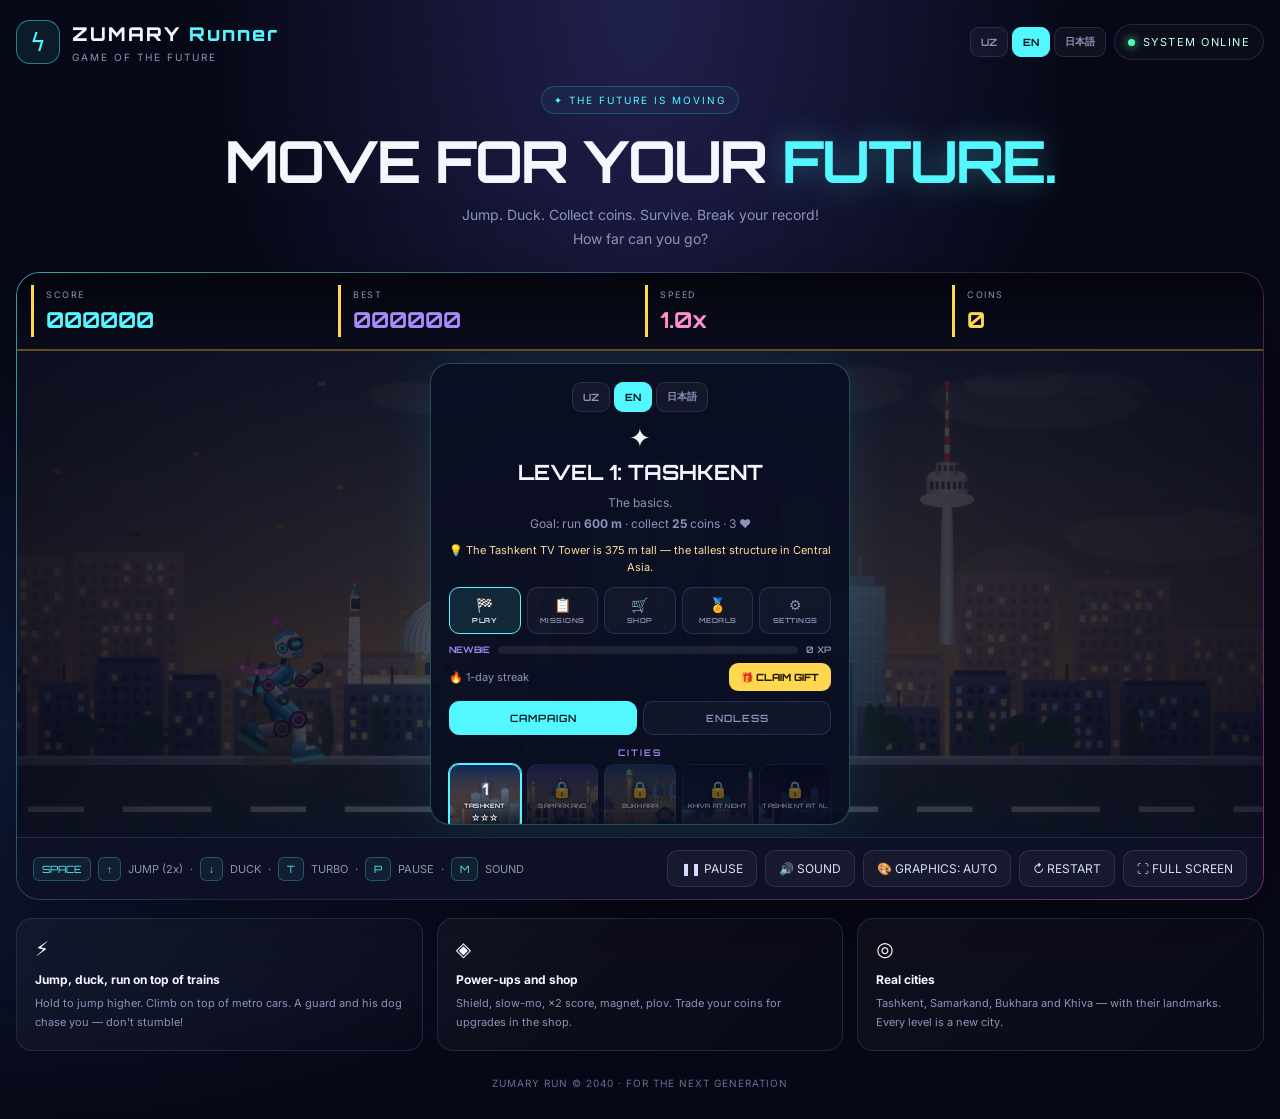
==== index.html @ bf147c5e "improved" ====
<!doctype html>
<html lang="uz">
  <head>
    <meta charset="UTF-8" />
    <meta
      name="viewport"
      content="width=device-width, initial-scale=1, maximum-scale=1, user-scalable=no, viewport-fit=cover"
    />
    <meta name="theme-color" content="#070816" />
    <meta name="mobile-web-app-capable" content="yes" />
    <meta name="apple-mobile-web-app-capable" content="yes" />
    <title>ZUMARY Run</title>
    <link rel="preconnect" href="https://fonts.googleapis.com" />
    <link
      href="https://fonts.googleapis.com/css2?family=Orbitron:wght@500;700;800&family=Inter:wght@400;500;600;700&display=swap"
      rel="stylesheet"
    />
    <link rel="stylesheet" href="style.css" />
  </head>
  <body>
    <main class="app">
      <header class="topbar">
        <div class="brand">
          <div class="brand-icon">ϟ</div>
          <div>
            <div class="brand-name" data-i18n-html="brand">
              ZUMARY <span>Runner</span>
            </div>
            <div class="brand-sub" data-i18n="brandSub"></div>
          </div>
        </div>
        <div class="topright">
          <div class="lang" aria-label="Language">
            <button type="button" data-lang="uz">UZ</button
            ><button type="button" data-lang="en">EN</button
            ><button type="button" data-lang="ja">日本語</button>
          </div>
          <div class="live-pill">
            <span class="live-dot"></span><span data-i18n="online"></span>
          </div>
        </div>
      </header>

      <section class="hero">
        <div class="eyebrow" data-i18n="eyebrow"></div>
        <h1 data-i18n-html="h1"></h1>
        <p data-i18n-html="heroP"></p>
      </section>

      <section class="game-shell" id="shell">
        <div class="game-inner">
          <div class="hud">
            <div class="stat">
              <div class="stat-label" data-i18n="lScore"></div>
              <div class="stat-value" id="score">000000</div>
            </div>
            <div class="stat">
              <div class="stat-label" data-i18n="lBest"></div>
              <div class="stat-value" id="best">000000</div>
            </div>
            <div class="stat">
              <div class="stat-label" data-i18n="lSpeed"></div>
              <div class="stat-value" id="speed">1.0x</div>
            </div>
            <div class="stat">
              <div class="stat-label" data-i18n="lCoins"></div>
              <div class="stat-value" id="coins">0</div>
            </div>
          </div>

          <div class="stage">
            <div class="canvas-wrap" id="wrap">
              <canvas id="game" aria-label="ZUMARY Run"></canvas>
              <div class="game-overlay" id="overlay">
                <div class="overlay-card">
                  <div class="lang lang-menu" aria-label="Language">
                    <button type="button" data-lang="uz">UZ</button
                    ><button type="button" data-lang="en">EN</button
                    ><button type="button" data-lang="ja">日本語</button>
                  </div>
                  <div class="overlay-icon" id="oIcon">✦</div>
                  <h2 id="oTitle"></h2>
                  <p id="oText"></p>
                  <div class="nav" id="nav">
                    <button data-p="play" type="button">
                      🏁<span data-i18n="navPlay"></span></button
                    ><button data-p="missions" type="button">
                      📋<span data-i18n="navMissions"></span></button
                    ><button data-p="shop" type="button">
                      🛒<span data-i18n="navShop"></span></button
                    ><button data-p="medals" type="button">
                      🏅<span data-i18n="navMedals"></span></button
                    ><button data-p="settings" type="button">
                      ⚙️<span data-i18n="navSettings"></span>
                    </button>
                  </div>
                  <div id="dailyBox"></div>
                  <div class="seg" id="mode">
                    <button data-m="campaign" data-i18n="modeCampaign"></button
                    ><button data-m="endless" data-i18n="modeEndless"></button>
                  </div>
                  <div class="seg" id="diff">
                    <button data-d="easy" data-i18n="diffEasy"></button
                    ><button data-d="normal" data-i18n="diffNormal"></button
                    ><button data-d="hard" data-i18n="diffHard"></button>
                  </div>
                  <div id="levelBox"></div>
                  <div id="skinBox"></div>
                  <div id="topBox"></div>
                  <div id="shopBox"></div>
                  <button class="primary-btn" id="startButton"></button>
                  <a class="city3d-cta" id="cityLink" href="./city3d.html"
                    ><span class="c3-ico" aria-hidden="true">3D</span
                    ><span class="c3-txt"
                      ><b data-i18n="c3.title"></b
                      ><small data-i18n="c3.sub"></small></span
                    ><span class="c3-go" aria-hidden="true">›</span></a
                  >
                  <button
                    class="ghost-btn"
                    id="menuButton"
                    type="button"
                  ></button>
                  <button
                    class="ghost-btn"
                    id="shareButton"
                    type="button"
                    data-i18n="share"
                  ></button>
                </div>
              </div>
            </div>

            <div class="pad">
              <button class="pad-btn" id="padDuck" type="button">
                <b>⬇</b><span data-i18n="padDuck"></span>
              </button>
              <button class="pad-btn pad-turbo" id="padTurbo" type="button">
                <b>⚡</b><span data-i18n="padTurbo"></span>
              </button>
              <button class="pad-btn pad-jump" id="padJump" type="button">
                <b>⬆</b><span data-i18n="padJump"></span>
              </button>
            </div>
          </div>

          <div class="game-footer">
            <div class="controls-hint">
              <kbd>SPACE</kbd><kbd>↑</kbd><span data-i18n="hintJump"></span
              ><span>·</span> <kbd>↓</kbd><span data-i18n="hintDuck"></span
              ><span>·</span> <kbd>T</kbd><span data-i18n="hintTurbo"></span
              ><span>·</span> <kbd>P</kbd><span data-i18n="hintPause"></span
              ><span>·</span><kbd>M</kbd><span data-i18n="hintSound"></span>
            </div>
            <div class="btns">
              <button class="mini-btn" id="pauseButton" type="button">
                ❚❚<span class="lbl" data-i18n="btnPause"></span>
              </button>
              <button class="mini-btn" id="muteButton" type="button">
                🔊<span class="lbl" data-i18n="btnSound"></span>
              </button>
              <button class="mini-btn" id="gfxButton" type="button">
                🎨<span class="lbl" id="gfxLabel"></span>
              </button>
              <button class="mini-btn" id="restartButton" type="button">
                ↻<span class="lbl" data-i18n="btnRestart"></span>
              </button>
              <button class="mini-btn" id="fullscreenButton" type="button">
                ⛶<span class="lbl" data-i18n="btnFull"></span>
              </button>
            </div>
          </div>
        </div>
      </section>

      <section class="feature-grid">
        <article class="feature">
          <div class="feature-icon">⚡</div>
          <div>
            <h3 data-i18n="f1h"></h3>
            <p data-i18n="f1p"></p>
          </div>
        </article>
        <article class="feature">
          <div class="feature-icon">◈</div>
          <div>
            <h3 data-i18n="f2h"></h3>
            <p data-i18n="f2p"></p>
          </div>
        </article>
        <article class="feature">
          <div class="feature-icon">◎</div>
          <div>
            <h3 data-i18n="f3h"></h3>
            <p data-i18n="f3p"></p>
          </div>
        </article>
      </section>
      <footer class="bottom-note" data-i18n="foot"></footer>
    </main>
    <script src="./i18n.js"></script>
    <script src="./art.js"></script>
    <script src="./chars.js"></script>
    <script src="./rig.js"></script>
    <script src="./sprites.js"></script>
    <script>
      /* start the game only when every file it needs was loaded; otherwise say exactly which one is missing */
      (function () {
        var need = {
            "i18n.js": typeof I18N,
            "art.js": typeof Art,
            "chars.js": typeof Chars,
          },
          miss = [];
        for (var k in need) if (need[k] === "undefined") miss.push(k);
        if (miss.length) {
          document.body.insertAdjacentHTML(
            "afterbegin",
            '<div style="position:fixed;z-index:99999;left:0;right:0;top:0;padding:14px 16px;background:#b3002d;color:#fff;font:600 15px/1.4 system-ui,sans-serif">' +
              "Fayl yuklanmadi / File not loaded: <b>" +
              miss.join(", ") +
              "</b><br>Bu fayl(lar) index.html bilan bir papkada bo'lishi va nomi aynan shunday (kichik harflar) bo'lishi kerak.</div>",
          );
        } else
          document.write(
            '<script src="./game.js"><\/script><script src="./settings.js"><\/script>',
          );
      })();
    </script>
  </body>
</html>
---- style.css ----
:root {
  --bg: #070816;
  --cyan: #53f7ff;
  --purple: #a78bfa;
  --pink: #ff4fd8;
  --gold: #ffd84f;
  --text: #f5f7ff;
  --muted: #8c93b8;
  --line: rgba(123, 145, 255, 0.19);
  color-scheme: dark;
  box-sizing: border-box;
}
* {
  box-sizing: border-box;
  -webkit-tap-highlight-color: transparent;
}
html {
  scroll-padding-top: env(safe-area-inset-top, 0px);
  -webkit-text-size-adjust: 100%;
}
body {
  margin: 0;
  min-height: 100vh;
  min-height: 100dvh;
  color: var(--text);
  font-family: Inter, system-ui, sans-serif;
  overflow-x: hidden;
  overscroll-behavior-y: none;
  background:
    radial-gradient(ellipse at 50% 0, #20204e 0, transparent 48%),
    radial-gradient(ellipse at 0 65%, #101c3c 0, transparent 40%), var(--bg);
}
body.fs-lock {
  overflow: hidden;
  position: fixed;
  inset: 0;
  width: 100%;
}
body::before {
  content: "";
  position: fixed;
  inset: 0;
  z-index: -1;
  pointer-events: none;
  opacity: 0.18;
  background-image:
    linear-gradient(rgba(111, 129, 255, 0.1) 1px, transparent 1px),
    linear-gradient(90deg, rgba(111, 129, 255, 0.1) 1px, transparent 1px);
  background-size: 42px 42px;
  mask-image: linear-gradient(to bottom, #000, transparent 90%);
}
button {
  font: inherit;
  color: inherit;
}
.game-shell,
.game-shell * {
  -webkit-user-select: none;
  user-select: none;
  -webkit-touch-callout: none;
}

.app {
  width: min(1280px, calc(100% - 32px));
  margin: 0 auto;
  padding: calc(20px + env(safe-area-inset-top, 0px)) 0
    calc(30px + env(safe-area-inset-bottom, 0px));
}
.topbar {
  display: flex;
  justify-content: space-between;
  align-items: center;
  gap: 14px;
  margin-bottom: 22px;
}
.brand {
  display: flex;
  align-items: center;
  gap: 12px;
  min-width: 0;
}
.brand-icon {
  flex: none;
  width: 44px;
  height: 44px;
  display: grid;
  place-items: center;
  color: var(--cyan);
  border: 1px solid rgba(83, 247, 255, 0.45);
  background: rgba(83, 247, 255, 0.08);
  border-radius: 14px;
  font-size: 24px;
}
.brand-name {
  font:
    800 19px Orbitron,
    sans-serif;
  letter-spacing: 2px;
}
.brand-name span {
  color: var(--cyan);
}
.brand-sub {
  color: var(--muted);
  font-size: 10px;
  letter-spacing: 2px;
  margin-top: 5px;
}
.live-pill {
  flex: none;
  display: flex;
  align-items: center;
  gap: 8px;
  padding: 10px 13px;
  border: 1px solid var(--line);
  background: rgba(255, 255, 255, 0.025);
  border-radius: 30px;
  color: #c7ffe7;
  font-size: 11px;
  letter-spacing: 1.5px;
}
.live-dot {
  width: 7px;
  height: 7px;
  border-radius: 50%;
  background: #50ffb0;
  box-shadow: 0 0 10px #50ffb0;
  animation: pulse 1.5s infinite;
}
.hero {
  text-align: center;
  margin-bottom: 22px;
}
.eyebrow {
  display: inline-block;
  padding: 7px 12px;
  color: var(--cyan);
  border: 1px solid rgba(83, 247, 255, 0.2);
  background: rgba(83, 247, 255, 0.045);
  border-radius: 30px;
  font-size: 10px;
  letter-spacing: 2px;
}
h1 {
  margin: 15px 0 10px;
  font:
    700 clamp(30px, 6vw, 58px)/1.1 Orbitron,
    sans-serif;
  letter-spacing: -2px;
}
h1 span {
  color: var(--cyan);
  text-shadow: 0 0 30px rgba(83, 247, 255, 0.35);
}
.hero p {
  color: var(--muted);
  font-size: 14px;
  line-height: 1.7;
  margin: 0;
}

/* ---- game shell ---- */
.game-shell {
  padding: 1px;
  border-radius: 24px;
  background: linear-gradient(
    135deg,
    rgba(83, 247, 255, 0.65),
    rgba(167, 139, 250, 0.15) 45%,
    rgba(255, 79, 216, 0.5)
  );
  box-shadow: 0 25px 90px rgba(0, 0, 0, 0.35);
}
.game-inner {
  overflow: hidden;
  border-radius: 23px;
  background: #090b1b;
}
.hud {
  display: grid;
  grid-template-columns: repeat(4, 1fr);
  gap: 10px;
  padding: 12px 14px;
  background: linear-gradient(#04050d, #0a0c1c);
  border-bottom: 2px solid rgba(255, 216, 79, 0.35);
}
.stat {
  min-width: 0;
  padding: 4px 12px;
  border: 0;
  border-left: 3px solid var(--gold);
  border-radius: 0;
  background: transparent;
}
.stat-label {
  color: var(--muted);
  font-size: 9px;
  letter-spacing: 1.5px;
  margin-bottom: 6px;
  white-space: nowrap;
}
.stat-value {
  font:
    700 clamp(14px, 2.6vw, 22px) Orbitron,
    sans-serif;
  white-space: nowrap;
  font-variant-numeric: tabular-nums;
}
#score {
  color: var(--cyan);
}
#best {
  color: var(--purple);
}
#speed {
  color: #ff8fce;
}
#coins {
  color: var(--gold);
}

.stage {
  position: relative;
}
.canvas-wrap {
  position: relative;
  width: 100%;
  height: clamp(340px, 54vh, 620px);
  overflow: hidden;
  background: #080b1d;
}
canvas {
  position: absolute;
  inset: 0;
  display: block;
  width: 100%;
  height: 100%;
  touch-action: none;
  cursor: pointer;
}

.game-overlay {
  position: absolute;
  inset: 0;
  z-index: 5;
  display: flex;
  justify-content: center;
  align-items: center;
  padding: 12px;
  background: rgba(5, 7, 22, 0.72);
  transition:
    opacity 0.25s,
    visibility 0.25s;
}
.game-overlay.hidden {
  opacity: 0;
  visibility: hidden;
  pointer-events: none;
}
.overlay-card {
  width: min(420px, 100%);
  max-height: 100%;
  overflow: auto;
  overscroll-behavior: contain;
  padding: 18px 18px 16px;
  text-align: center;
  border: 1px solid rgba(83, 247, 255, 0.28);
  border-radius: 20px;
  background: rgba(10, 14, 34, 0.94);
  box-shadow: 0 0 55px rgba(83, 247, 255, 0.09);
}
.overlay-icon {
  font-size: 26px;
  margin-bottom: 6px;
}
.overlay-card h2 {
  margin: 0 0 8px;
  font:
    700 21px Orbitron,
    sans-serif;
}
.overlay-card p {
  margin: 0 0 12px;
  color: var(--muted);
  font-size: 12px;
  line-height: 1.7;
}
.seg,
.skins {
  display: flex;
  gap: 6px;
  margin-bottom: 12px;
}
.seg button {
  flex: 1;
  padding: 10px 4px;
  color: var(--muted);
  background: rgba(255, 255, 255, 0.03);
  border: 1px solid var(--line);
  border-radius: 10px;
  font:
    600 10px Orbitron,
    sans-serif;
  letter-spacing: 1px;
  cursor: pointer;
  touch-action: manipulation;
}
.seg button.on {
  color: #06121d;
  background: var(--cyan);
  border-color: var(--cyan);
}
.skins button {
  flex: 1;
  min-width: 0;
  padding: 8px 2px;
  display: flex;
  flex-direction: column;
  align-items: center;
  gap: 4px;
  color: var(--muted);
  background: rgba(255, 255, 255, 0.03);
  border: 1px solid var(--line);
  border-radius: 10px;
  font:
    600 8px Orbitron,
    sans-serif;
  cursor: pointer;
  touch-action: manipulation;
}
.skins i {
  width: 18px;
  height: 18px;
  border-radius: 50%;
  background: var(--c);
  box-shadow: 0 0 8px var(--c);
}
.skins .on {
  color: var(--text);
  border-color: var(--c);
  box-shadow: 0 0 0 1px var(--c);
}
.skins .lock i {
  opacity: 0.4;
  box-shadow: none;
}
.skins small {
  color: var(--gold);
  font-size: 8px;
}
.skins .shake {
  animation: shake 0.35s;
}
.top {
  list-style: none;
  margin: 0 0 12px;
  padding: 0;
  font-size: 11px;
  color: var(--muted);
}
.top li {
  display: flex;
  justify-content: space-between;
  gap: 8px;
  padding: 4px 10px;
  border-radius: 8px;
}
.top li:nth-child(odd) {
  background: rgba(255, 255, 255, 0.03);
}
.top b {
  font-family: Orbitron, sans-serif;
  color: var(--text);
  font-weight: 600;
}
.top em {
  font-style: normal;
}
.top-title {
  font:
    600 9px Orbitron,
    sans-serif;
  letter-spacing: 2px;
  color: var(--purple);
  margin: 0 0 6px;
}
.primary-btn {
  display: flex;
  justify-content: center;
  align-items: center;
  width: 100%;
  min-height: 50px;
  padding: 12px 20px;
  color: #06121d;
  border: 0;
  border-radius: 12px;
  background: linear-gradient(100deg, var(--cyan), #9ffcff);
  font-weight: 800;
  font-size: 12px;
  letter-spacing: 1.5px;
  cursor: pointer;
  box-shadow: 0 0 25px rgba(83, 247, 255, 0.18);
  touch-action: manipulation;
}
.primary-btn:active {
  transform: scale(0.98);
}

.levels {
  display: grid;
  grid-template-columns: repeat(5, 1fr);
  gap: 6px;
  margin-bottom: 12px;
}
.levels button {
  min-width: 0;
  padding: 8px 2px;
  display: flex;
  flex-direction: column;
  align-items: center;
  gap: 3px;
  color: var(--muted);
  background: rgba(255, 255, 255, 0.03);
  border: 1px solid var(--line);
  border-radius: 10px;
  cursor: pointer;
  touch-action: manipulation;
}
.levels b {
  font:
    700 16px Orbitron,
    sans-serif;
  color: var(--text);
}
.levels span {
  max-width: 100%;
  font:
    600 6px Orbitron,
    sans-serif;
  letter-spacing: 0.2px;
  white-space: nowrap;
  overflow: hidden;
  text-overflow: ellipsis;
}
.levels small {
  font-size: 9px;
  color: var(--gold);
  min-height: 11px;
}
.levels .on {
  border-color: var(--cyan);
  box-shadow: 0 0 0 1px var(--cyan);
}
.levels .lock {
  opacity: 0.45;
}
.levels .shake {
  animation: shake 0.35s;
}
.ghost-btn {
  display: none;
  justify-content: center;
  align-items: center;
  width: 100%;
  min-height: 44px;
  margin-top: 8px;
  color: var(--muted);
  background: transparent;
  border: 1px solid var(--line);
  border-radius: 12px;
  font:
    600 10px Orbitron,
    sans-serif;
  letter-spacing: 1.5px;
  cursor: pointer;
  touch-action: manipulation;
}
.shop {
  display: flex;
  flex-direction: column;
  gap: 6px;
  margin-bottom: 12px;
  text-align: left;
}
.shop-row {
  display: flex;
  align-items: center;
  justify-content: space-between;
  gap: 10px;
  padding: 8px 10px;
  border: 1px solid var(--line);
  border-radius: 10px;
  background: rgba(255, 255, 255, 0.03);
}
.shop-row b {
  display: block;
  font:
    700 10px Orbitron,
    sans-serif;
  color: var(--text);
}
.shop-row small {
  display: block;
  margin-top: 3px;
  font-size: 10px;
  line-height: 1.4;
  color: var(--muted);
}
.shop-row button {
  flex: none;
  min-width: 66px;
  padding: 9px 10px;
  border: 0;
  border-radius: 9px;
  background: var(--gold);
  color: #201800;
  font:
    800 11px Orbitron,
    sans-serif;
  cursor: pointer;
  touch-action: manipulation;
}
.shop-row button.lock {
  background: rgba(255, 255, 255, 0.08);
  color: var(--muted);
}
.shop-row button.done {
  background: #1f6b3f;
  color: #fff;
}
.shop-row .shake {
  animation: shake 0.35s;
}
.nav {
  display: flex;
  gap: 6px;
  margin-bottom: 10px;
}
.nav button {
  flex: 1;
  min-width: 0;
  padding: 8px 2px;
  display: flex;
  flex-direction: column;
  align-items: center;
  gap: 3px;
  color: var(--muted);
  background: rgba(255, 255, 255, 0.03);
  border: 1px solid var(--line);
  border-radius: 10px;
  font-size: 15px;
  cursor: pointer;
  touch-action: manipulation;
}
.nav span {
  font:
    600 7px Orbitron,
    sans-serif;
  letter-spacing: 0.5px;
}
.nav .on {
  color: var(--text);
  border-color: var(--cyan);
  background: rgba(83, 247, 255, 0.1);
}
.xp {
  display: flex;
  align-items: center;
  gap: 8px;
  margin-bottom: 8px;
  font:
    600 9px Orbitron,
    sans-serif;
  color: var(--purple);
}
.xp i {
  flex: 1;
  height: 8px;
  border-radius: 5px;
  background: rgba(255, 255, 255, 0.08);
  overflow: hidden;
}
.xp b {
  display: block;
  height: 100%;
  background: linear-gradient(90deg, var(--cyan), var(--purple));
}
.xp em {
  font-style: normal;
  color: var(--muted);
}
.daily {
  display: flex;
  justify-content: space-between;
  align-items: center;
  margin-bottom: 10px;
  font-size: 11px;
  color: var(--muted);
}
.daily button {
  padding: 8px 12px;
  border: 0;
  border-radius: 9px;
  background: var(--gold);
  color: #201800;
  font:
    800 10px Orbitron,
    sans-serif;
  cursor: pointer;
  touch-action: manipulation;
  animation: pulse 1.2s infinite;
}
.dim {
  opacity: 0.6;
}
.gift-got {
  margin: -4px 0 10px;
  padding: 8px;
  border-radius: 10px;
  background: rgba(255, 216, 79, 0.12);
  color: var(--gold);
  font:
    700 12px Orbitron,
    sans-serif;
}
.bar {
  display: block;
  height: 5px;
  margin-top: 6px;
  border-radius: 3px;
  background: rgba(255, 255, 255, 0.08);
  overflow: hidden;
}
.bar b {
  display: block;
  height: 100%;
  background: var(--cyan);
  font: inherit;
}
.note {
  margin: 0 0 12px;
  font-size: 10px;
  color: var(--muted);
}
.stats {
  display: grid;
  grid-template-columns: repeat(3, 1fr);
  gap: 6px;
  margin-bottom: 12px;
}
.stats div {
  padding: 8px 2px;
  border: 1px solid var(--line);
  border-radius: 10px;
  background: rgba(255, 255, 255, 0.03);
}
.stats b {
  display: block;
  font:
    700 14px Orbitron,
    sans-serif;
  color: var(--cyan);
}
.stats small {
  display: block;
  margin-top: 3px;
  font:
    600 7px Orbitron,
    sans-serif;
  color: var(--muted);
}
/* ---- touch pad ---- */
.pad {
  display: none;
  gap: 12px;
  padding: 12px;
}
.pad-btn {
  flex: 1;
  min-height: 84px;
  display: flex;
  flex-direction: column;
  align-items: center;
  justify-content: center;
  gap: 4px;
  border: 1px solid rgba(83, 247, 255, 0.38);
  border-radius: 20px;
  background: linear-gradient(
    160deg,
    rgba(83, 247, 255, 0.14),
    rgba(83, 247, 255, 0.04)
  );
  color: var(--cyan);
  font:
    700 11px Orbitron,
    sans-serif;
  letter-spacing: 1.5px;
  touch-action: none;
  cursor: pointer;
  transition:
    transform 0.08s,
    background 0.08s;
}
.pad-btn b {
  font-size: 26px;
  line-height: 1;
}
.pad-jump {
  border-color: rgba(255, 79, 216, 0.45);
  background: linear-gradient(
    160deg,
    rgba(255, 79, 216, 0.16),
    rgba(255, 79, 216, 0.04)
  );
  color: #ff9be9;
}
.pad-turbo {
  flex: 0.7;
  border-color: rgba(255, 216, 79, 0.35);
  background: linear-gradient(
    160deg,
    rgba(255, 216, 79, 0.1),
    rgba(255, 216, 79, 0.03)
  );
  color: #ffd84f;
  opacity: 0.55;
}
.pad-turbo.ready {
  opacity: 1;
  border-color: #ffd84f;
  animation: glowp 0.8s infinite;
}
.pad-btn.on {
  transform: scale(0.96);
  background: rgba(83, 247, 255, 0.3);
}
.pad-jump.on {
  background: rgba(255, 79, 216, 0.32);
}
@media (pointer: coarse) {
  .pad {
    display: flex;
  }
  .controls-hint {
    display: none !important;
  }
}

.game-footer {
  display: flex;
  justify-content: space-between;
  align-items: center;
  gap: 12px;
  flex-wrap: wrap;
  padding: 12px 16px;
  border-top: 1px solid var(--line);
  background: rgba(15, 18, 39, 0.9);
}
.controls-hint {
  display: flex;
  align-items: center;
  flex-wrap: wrap;
  gap: 7px;
  color: var(--muted);
  font-size: 11px;
}
kbd {
  padding: 5px 8px;
  color: var(--cyan);
  background: rgba(83, 247, 255, 0.06);
  border: 1px solid rgba(83, 247, 255, 0.25);
  border-radius: 6px;
  font:
    10px Orbitron,
    sans-serif;
}
.btns {
  display: flex;
  gap: 8px;
}
.mini-btn {
  padding: 10px 13px;
  color: #d6dcff;
  background: rgba(255, 255, 255, 0.04);
  border: 1px solid var(--line);
  border-radius: 10px;
  font-size: 12px;
  cursor: pointer;
  touch-action: manipulation;
  white-space: nowrap;
}
.mini-btn:hover {
  color: var(--cyan);
  border-color: rgba(83, 247, 255, 0.45);
}

.feature-grid {
  display: grid;
  grid-template-columns: repeat(3, 1fr);
  gap: 14px;
  margin-top: 18px;
}
.feature {
  padding: 18px;
  border: 1px solid var(--line);
  border-radius: 16px;
  background: linear-gradient(
    135deg,
    rgba(255, 255, 255, 0.035),
    rgba(255, 255, 255, 0.012)
  );
}
.feature-icon {
  font-size: 20px;
  margin-bottom: 11px;
}
.feature h3 {
  margin: 0 0 7px;
  font-size: 12px;
}
.feature p {
  margin: 0;
  color: var(--muted);
  font-size: 11px;
  line-height: 1.7;
}
.bottom-note {
  text-align: center;
  color: #666e93;
  font-size: 10px;
  letter-spacing: 1px;
  margin-top: 26px;
}
@keyframes pulse {
  50% {
    opacity: 0.35;
  }
}
@keyframes glowp {
  50% {
    box-shadow: 0 0 26px rgba(255, 216, 79, 0.7);
  }
}
@keyframes shake {
  25%,
  75% {
    transform: translateX(-4px);
  }
  50% {
    transform: translateX(4px);
  }
}

/* ---- full screen (works on iPhone too) ---- */
.game-shell.fs {
  position: fixed;
  inset: 0;
  z-index: 1000;
  padding: 0;
  border-radius: 0;
  background: #090b1b;
  box-shadow: none;
}
.fs .game-inner {
  height: 100%;
  display: flex;
  flex-direction: column;
  border-radius: 0;
  padding: env(safe-area-inset-top, 0px) env(safe-area-inset-right, 0px)
    env(safe-area-inset-bottom, 0px) env(safe-area-inset-left, 0px);
}
.fs .stage {
  flex: 1;
  min-height: 0;
  display: flex;
  flex-direction: column;
}
.fs .canvas-wrap {
  flex: 1;
  height: auto;
  min-height: 0;
}
@media (orientation: portrait) {
  .fs .canvas-wrap {
    flex: none;
    aspect-ratio: 4/5;
  }
  .fs .pad {
    flex: 0 0 auto;
    padding: 14px;
  }
  .fs .pad-btn {
    min-height: 96px;
  }
  .fs .game-footer {
    margin-top: auto;
  }
}

/* ---- tablets / phones portrait ---- */
@media (max-width: 760px) {
  .app {
    width: calc(100% - 16px);
    padding-top: calc(10px + env(safe-area-inset-top, 0px));
  }
  .topbar {
    margin-bottom: 12px;
  }
  .brand-icon {
    width: 38px;
    height: 38px;
    font-size: 20px;
  }
  .brand-name {
    font-size: 14px;
    letter-spacing: 1px;
  }
  .brand-sub {
    font-size: 8px;
    margin-top: 3px;
  }
  .live-pill {
    padding: 7px 9px;
    font-size: 8px;
    letter-spacing: 0.5px;
  }
  .hero {
    margin-bottom: 12px;
  }
  .hero p,
  .eyebrow {
    display: none;
  }
  h1 {
    margin: 0;
    font-size: clamp(22px, 7vw, 34px);
    letter-spacing: -1px;
  }
  .game-shell {
    border-radius: 18px;
  }
  .game-inner {
    border-radius: 17px;
  }
  .hud {
    gap: 6px;
    padding: 8px;
  }
  .stat {
    padding: 7px 8px;
    border-radius: 10px;
  }
  .stat-label {
    font-size: 7px;
    letter-spacing: 0.8px;
    margin-bottom: 4px;
  }
  .stat-value {
    font-size: clamp(12px, 4vw, 17px);
  }
  .canvas-wrap {
    height: auto;
    aspect-ratio: 4/3;
  }
  /* menu becomes a full-screen sheet so everything fits */
  .game-overlay {
    position: fixed;
    z-index: 900;
    padding: calc(14px + env(safe-area-inset-top, 0px)) 14px
      calc(14px + env(safe-area-inset-bottom, 0px));
    background: rgba(5, 7, 22, 0.88);
    backdrop-filter: none;
    -webkit-backdrop-filter: none;
  }
  .overlay-card {
    max-height: 100%;
  }
  .game-footer {
    padding: 8px;
    justify-content: center;
  }
  .btns {
    width: 100%;
    display: grid;
    grid-template-columns: repeat(5, 1fr);
  }
  .mini-btn {
    min-height: 44px;
    padding: 8px 4px;
  }
  .lbl {
    display: none;
  }
  .feature-grid {
    grid-template-columns: 1fr;
    gap: 10px;
  }
  .feature {
    display: flex;
    gap: 12px;
    padding: 14px;
  }
  .feature-icon {
    margin: 0;
  }
}
.fs .btns {
  grid-template-columns: repeat(5, 1fr);
}

/* ---- short landscape phones ---- */
@media (orientation: landscape) and (max-height: 520px) {
  .app {
    width: calc(
      100% - 12px - env(safe-area-inset-left, 0px) -
        env(safe-area-inset-right, 0px)
    );
    padding: 4px 0;
  }
  .topbar,
  .hero,
  .feature-grid,
  .bottom-note {
    display: none;
  }
  .game-shell {
    border-radius: 14px;
  }
  .game-inner {
    border-radius: 13px;
  }
  .hud {
    padding: 5px;
    gap: 5px;
  }
  .stat {
    padding: 4px 8px;
  }
  .stat-label {
    margin-bottom: 2px;
  }
  .stat-value {
    font-size: 14px;
  }
  .canvas-wrap {
    height: calc(100svh - 112px);
    aspect-ratio: auto;
    min-height: 170px;
  }
  .game-footer {
    padding: 5px;
  }
  .mini-btn {
    min-height: 36px;
    padding: 6px 10px;
  }
  .btns {
    width: auto;
    display: flex;
  }
  .lbl {
    display: none;
  }
  .overlay-card {
    padding: 12px;
  }
  .overlay-card p,
  .top,
  .top-title,
  .overlay-icon {
    display: none;
  }
  .overlay-card h2 {
    font-size: 17px;
    margin-bottom: 8px;
  }
  .game-overlay {
    position: absolute;
  }
}
/* thumb buttons float over the canvas in landscape */
@media (orientation: landscape) and (pointer: coarse) {
  .pad {
    position: absolute;
    left: 0;
    right: 0;
    bottom: 0;
    z-index: 4;
    padding: 0 calc(12px + env(safe-area-inset-right, 0px)) 12px
      calc(12px + env(safe-area-inset-left, 0px));
    justify-content: space-between;
    pointer-events: none;
  }
  .pad-btn {
    flex: none;
    pointer-events: auto;
    width: clamp(92px, 15vw, 140px);
    min-height: 0;
    height: 62px;
    opacity: 0.72;
    border-radius: 16px;
  }
  .pad-btn b {
    font-size: 20px;
  }
  .pad-btn span {
    font-size: 9px;
  }
  .pad-turbo {
    margin-left: auto;
    margin-right: 12px;
    width: clamp(76px, 12vw, 110px);
  }
  .fs .pad {
    flex: none;
  }
}
@media (prefers-reduced-motion: reduce) {
  *,
  *::before,
  *::after {
    animation-duration: 0.01ms !important;
    transition-duration: 0.01ms !important;
  }
}

/* ---- real-city menu: postcards, facts, bottom sheet ---- */
.levels button {
  position: relative;
  background-size: cover;
  background-position: center;
  overflow: hidden;
  min-height: 68px;
  justify-content: flex-end;
}
.levels button b {
  position: relative;
  text-shadow: 0 1px 6px #000;
}
.levels span,
.levels small {
  position: relative;
  color: #fff;
  text-shadow: 0 1px 4px #000;
}
.fact {
  display: block;
  margin-top: 8px;
  font-style: normal;
  font-size: 11px;
  line-height: 1.5;
  color: #ffd9a0;
}
.album {
  display: grid;
  grid-template-columns: repeat(3, 1fr);
  gap: 6px;
  margin-bottom: 12px;
}
.card-pc {
  position: relative;
  aspect-ratio: 240/130;
  border-radius: 8px;
  background: #10142c center/cover;
  overflow: hidden;
  border: 1px solid var(--line);
}
.card-pc span {
  position: absolute;
  left: 0;
  right: 0;
  bottom: 0;
  padding: 8px 4px 3px;
  background: linear-gradient(transparent, rgba(0, 0, 0, 0.85));
  font:
    600 7px Orbitron,
    sans-serif;
  color: #fff;
}
.card-pc.lock {
  filter: grayscale(1) brightness(0.35);
}
@media (max-width: 760px) {
  .game-overlay {
    align-items: flex-end;
    padding: 0;
    background: rgba(5, 7, 22, 0.72);
  }
  .overlay-card {
    width: 100%;
    max-height: 90vh;
    max-height: 90svh;
    border-radius: 26px 26px 0 0;
    border-bottom: 0;
    padding: 16px 16px calc(16px + env(safe-area-inset-bottom, 0px));
  }
  .overlay-card::before {
    content: "";
    display: block;
    width: 44px;
    height: 4px;
    margin: -4px auto 12px;
    border-radius: 3px;
    background: rgba(255, 255, 255, 0.22);
  }
  .levels {
    gap: 5px;
  }
}
@media (orientation: landscape) and (max-height: 520px) {
  .game-overlay {
    align-items: center;
    padding: 8px;
  }
  .overlay-card {
    border-radius: 18px;
    width: min(420px, 100%);
    border-bottom: 1px solid rgba(83, 247, 255, 0.28);
  }
  .overlay-card::before {
    display: none;
  }
  .fact {
    display: none;
  }
}

@media (orientation: portrait) {
  .fs .pad {
    margin-top: auto;
    margin-bottom: auto;
  }
}

/* ---- language switcher ---- */
.topright {
  display: flex;
  align-items: center;
  gap: 8px;
  flex: none;
}
.lang {
  display: flex;
  gap: 4px;
}
.lang button {
  padding: 7px 10px;
  color: var(--muted);
  background: rgba(255, 255, 255, 0.04);
  border: 1px solid var(--line);
  border-radius: 9px;
  font:
    700 10px Orbitron,
    "Hiragino Sans",
    "Noto Sans JP",
    sans-serif;
  cursor: pointer;
  touch-action: manipulation;
}
.lang button.on {
  color: #06121d;
  background: var(--cyan);
  border-color: var(--cyan);
}
.lang-menu {
  justify-content: center;
  margin: 0 0 10px;
}
@media (max-width: 520px) {
  .live-pill {
    display: none;
  }
  .lang button {
    padding: 7px 9px;
  }
}
/* Japanese reads better without wide tracking and with CJK-friendly fonts */
html[lang="ja"] * {
  letter-spacing: 0 !important;
}
html[lang="ja"] body {
  font-family:
    Inter, "Hiragino Sans", "Noto Sans JP", "Yu Gothic", system-ui, sans-serif;
}
html[lang="ja"] h1 {
  font-size: clamp(26px, 5.4vw, 50px);
  line-height: 1.25;
}
html[lang="ja"] .nav span,
html[lang="ja"] .stat-label,
html[lang="ja"] .levels span,
html[lang="ja"] .stats small,
html[lang="ja"] .card-pc span {
  font-size: 9px;
}

/* ---- phones: keep the look, drop what the GPU has to repaint every frame ---- */
@media (pointer: coarse) {
  body::before {
    display: none;
  }
  .live-dot,
  .daily button {
    animation: none;
  }
  .pad-turbo.ready {
    animation: none;
    box-shadow: inset 0 0 0 2px #ffd84f;
  }
  .game-shell {
    box-shadow: none;
  }
  .game-overlay {
    backdrop-filter: none !important;
    -webkit-backdrop-filter: none !important;
  }
}
/* while playing full-screen nothing else on the page needs to be composited */
body.fs-lock::before {
  display: none;
}
body.fs-lock .topbar,
body.fs-lock .hero,
body.fs-lock .feature-grid,
body.fs-lock .bottom-note {
  display: none;
}

/* ---- settings, left-handed pad, touch hygiene ---- */
.tog {
  flex: none;
  min-width: 84px;
  padding: 9px 12px;
  color: var(--muted);
  background: rgba(255, 255, 255, 0.06);
  border: 1px solid var(--line);
  border-radius: 9px;
  font:
    700 10px Orbitron,
    "Hiragino Sans",
    "Noto Sans JP",
    sans-serif;
  cursor: pointer;
  touch-action: manipulation;
}
.tog.on {
  color: #06121d;
  background: var(--cyan);
  border-color: var(--cyan);
}
.shop-row input[type="range"] {
  flex: 1;
  max-width: 170px;
  accent-color: var(--cyan);
  height: 28px;
  touch-action: pan-x;
}
.lefty .pad {
  flex-direction: row-reverse;
}
.nav button {
  font-size: 14px;
}
.pad,
.pad-btn,
canvas {
  -webkit-user-select: none;
  user-select: none;
  -webkit-touch-callout: none;
  touch-action: none;
}
html {
  overscroll-behavior: none;
}

/* ---- full-screen portrait: the game area may never push the controls off a short screen ---- */
@media (orientation: portrait) {
  .fs .canvas-wrap {
    max-height: calc(100vh - 330px);
    max-height: calc(100dvh - 330px);
    min-height: 220px;
  }
  .fs .pad-btn {
    min-height: clamp(64px, 11vh, 96px);
    min-height: clamp(64px, 11dvh, 96px);
  }
  .fs .pad {
    padding: 10px 14px;
  }
  .fs .hud {
    padding: 8px;
  }
}

#perf {
  position: fixed;
  left: 6px;
  top: 6px;
  z-index: 2000;
  padding: 4px 7px;
  border-radius: 6px;
  background: rgba(0, 0, 0, 0.72);
  color: #7dffb0;
  font:
    11px/1.35 ui-monospace,
    Menlo,
    Consolas,
    monospace;
  white-space: pre;
  pointer-events: none;
  contain: layout paint;
}

/* 3D mode call-to-action: opaque, wraps text, 56px touch target, never clipped */
.city3d-cta {
  box-sizing: border-box;
  display: flex;
  align-items: center;
  gap: 12px;
  width: 100%;
  min-height: 58px;
  margin-top: 10px;
  padding: 10px 14px;
  text-align: left;
  text-decoration: none;
  color: #eafcff;
  border: 1px solid rgba(83, 247, 255, 0.55);
  border-radius: 14px;
  background: linear-gradient(100deg, #0d2a3f 0%, #2a1450 100%);
  box-shadow:
    inset 0 0 0 1px rgba(255, 255, 255, 0.04),
    0 4px 14px rgba(0, 0, 0, 0.35);
  cursor: pointer;
  touch-action: manipulation;
  -webkit-tap-highlight-color: transparent;
  transition:
    transform 0.12s,
    border-color 0.12s;
}
.city3d-cta:hover {
  border-color: #53f7ff;
}
.city3d-cta:active {
  transform: scale(0.98);
}
.city3d-cta:focus-visible {
  outline: 2px solid #ffd84f;
  outline-offset: 2px;
}
.c3-ico {
  flex: 0 0 auto;
  display: grid;
  place-items: center;
  width: 38px;
  height: 38px;
  border-radius: 10px;
  background: linear-gradient(135deg, #53f7ff, #a78bfa 60%, #ff4fd8);
  color: #06101f;
  font:
    900 13px Orbitron,
    sans-serif;
  letter-spacing: 0;
}
.c3-txt {
  flex: 1 1 auto;
  min-width: 0;
  display: flex;
  flex-direction: column;
  gap: 2px;
}
.c3-txt b {
  font:
    800 12px/1.25 Orbitron,
    sans-serif;
  letter-spacing: 1px;
  overflow-wrap: anywhere;
}
.c3-txt small {
  font:
    500 11px/1.3 Inter,
    system-ui,
    sans-serif;
  color: #9fb2d4;
  overflow-wrap: anywhere;
}
.c3-go {
  flex: 0 0 auto;
  font:
    700 22px/1 Inter,
    sans-serif;
  color: #53f7ff;
}
@media (max-width: 360px) {
  .c3-txt b {
    font-size: 11px;
    letter-spacing: 0.5px;
  }
  .c3-ico {
    width: 34px;
    height: 34px;
  }
}

/* settings panel */
.setx {
  display: flex;
  flex-direction: column;
  gap: 8px;
  text-align: left;
}
.set-sec {
  border: 1px solid var(--line);
  border-radius: 12px;
  background: rgba(255, 255, 255, 0.02);
}
.set-sec > summary {
  list-style: none;
  cursor: pointer;
  padding: 12px 14px;
  min-height: 44px;
  display: flex;
  align-items: center;
  justify-content: space-between;
  font:
    700 11px Orbitron,
    "Hiragino Sans",
    "Noto Sans JP",
    sans-serif;
  letter-spacing: 1.5px;
  color: var(--cyan);
  touch-action: manipulation;
}
.set-sec > summary::-webkit-details-marker {
  display: none;
}
.set-sec > summary::after {
  content: "+";
  font-size: 18px;
  line-height: 1;
  color: var(--muted);
}
.set-sec[open] > summary::after {
  content: "\2212";
}
.set-body {
  display: flex;
  flex-direction: column;
  gap: 6px;
  padding: 0 8px 10px;
}
.set-body .shop-row b {
  font-size: 10.5px;
  line-height: 1.35;
  overflow-wrap: anywhere;
}
.sel {
  flex: none;
  max-width: 52%;
  min-height: 38px;
  padding: 6px 8px;
  color: var(--text);
  background: #10143a;
  border: 1px solid var(--line);
  border-radius: 9px;
  font:
    700 10px Orbitron,
    "Hiragino Sans",
    "Noto Sans JP",
    sans-serif;
}
.rngw {
  display: flex;
  align-items: center;
  gap: 8px;
  flex: 1;
  justify-content: flex-end;
  min-width: 0;
}
.rngw input {
  flex: 1;
  max-width: 130px;
  accent-color: var(--cyan);
  height: 28px;
  touch-action: pan-x;
}
.rngw output {
  min-width: 38px;
  text-align: right;
  font:
    700 10px Orbitron,
    sans-serif;
  color: var(--gold);
}
.tog {
  min-height: 38px;
}
/* UI scale / accessibility / layout */
.pad,
.overlay-card,
.hud {
  zoom: var(--uis, 1);
}
body.big {
  font-size: 112%;
}
body.hc {
  --muted: #d3d9f2;
  --line: rgba(190, 210, 255, 0.6);
  --text: #fff;
}
body.hc .overlay-card {
  background: #000;
  border-color: #fff;
}
body.hc .game-overlay {
  background: rgba(0, 0, 0, 0.86);
}
body.hc .pad-btn {
  border-color: #fff;
  background: rgba(0, 0, 0, 0.65);
  opacity: 1;
}
body.cb {
  --cyan: #4da3ff;
  --pink: #ff9f1a;
  --purple: #ffd84f;
}
body.calm * {
  animation: none !important;
  transition: none !important;
}
body.lay-compact .overlay-card {
  padding: 10px;
}
body.lay-compact .shop-row {
  padding: 5px 8px;
}
body.lay-compact .pad-btn {
  min-height: 56px;
}
body.lay-roomy .shop-row {
  padding: 12px 12px;
}
body.lay-roomy .pad-btn {
  min-height: 88px;
}
body.nohints .fact {
  display: none;
}
.set-sec {
  background: #0c1030;
}
.setx .tog:not(.on) {
  background: rgba(255, 255, 255, 0.07);
  color: var(--muted);
  border-color: var(--line);
}
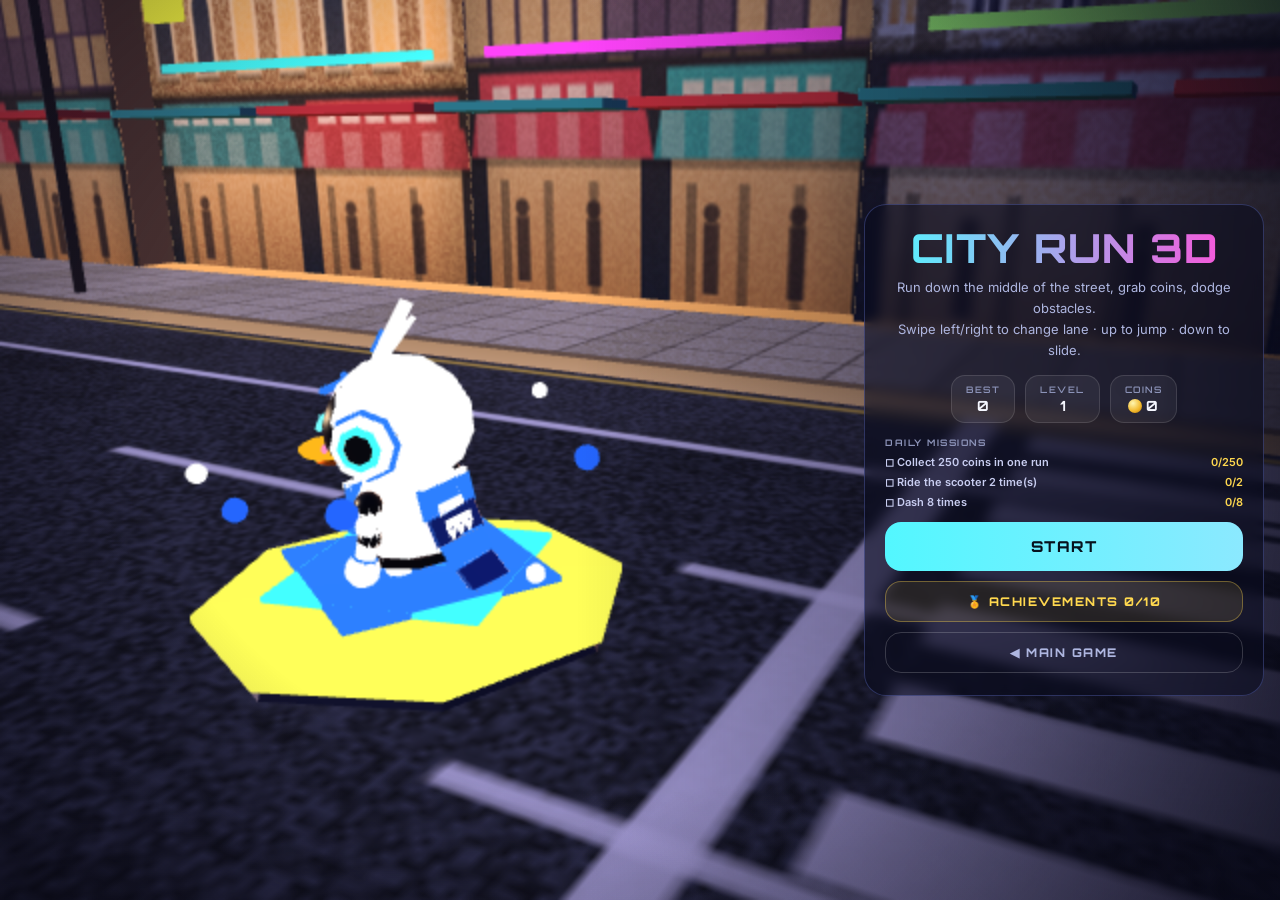
==== commit 92338cf6: "index.html opens the 3D game by default (WebGL), ?2d=1 keeps the classic 2D game Co-Authored-By: Cla" ====
--- a/index.html
+++ b/index.html
@@ -10,6 +10,17 @@
     <meta name="mobile-web-app-capable" content="yes" />
     <meta name="apple-mobile-web-app-capable" content="yes" />
     <title>ZUMARY Run</title>
+    <script>
+      /* 3D is the default experience; ?2d=1 keeps the classic 2D game, and devices without WebGL stay on 2D. */
+      (function () {
+        try {
+          if (/[?&]2d=1/.test(location.search)) return;
+          var c = document.createElement("canvas");
+          if (c.getContext("webgl") || c.getContext("experimental-webgl"))
+            location.replace("city3d.html");
+        } catch (e) {}
+      })();
+    </script>
     <link rel="preconnect" href="https://fonts.googleapis.com" />
     <link
       href="https://fonts.googleapis.com/css2?family=Orbitron:wght@500;700;800&family=Inter:wght@400;500;600;700&display=swap"
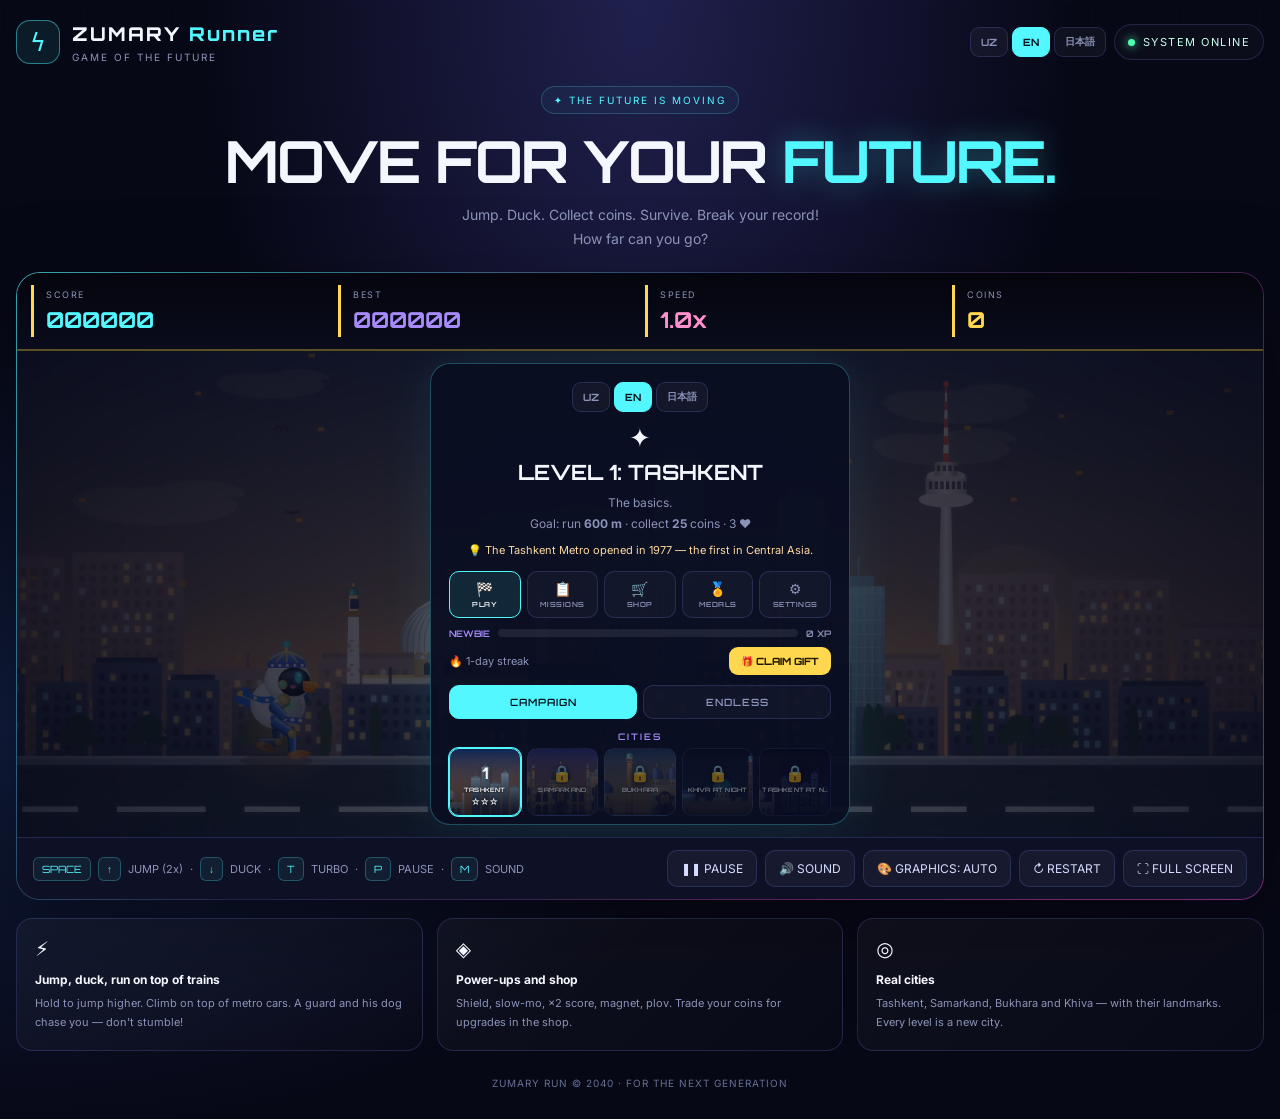
==== commit aae4743f: "Revert "index.html opens the 3D game by default (WebGL), ?2d=1 keeps the classic 2D game" This rever" ====
--- a/index.html
+++ b/index.html
@@ -10,17 +10,6 @@
     <meta name="mobile-web-app-capable" content="yes" />
     <meta name="apple-mobile-web-app-capable" content="yes" />
     <title>ZUMARY Run</title>
-    <script>
-      /* 3D is the default experience; ?2d=1 keeps the classic 2D game, and devices without WebGL stay on 2D. */
-      (function () {
-        try {
-          if (/[?&]2d=1/.test(location.search)) return;
-          var c = document.createElement("canvas");
-          if (c.getContext("webgl") || c.getContext("experimental-webgl"))
-            location.replace("city3d.html");
-        } catch (e) {}
-      })();
-    </script>
     <link rel="preconnect" href="https://fonts.googleapis.com" />
     <link
       href="https://fonts.googleapis.com/css2?family=Orbitron:wght@500;700;800&family=Inter:wght@400;500;600;700&display=swap"
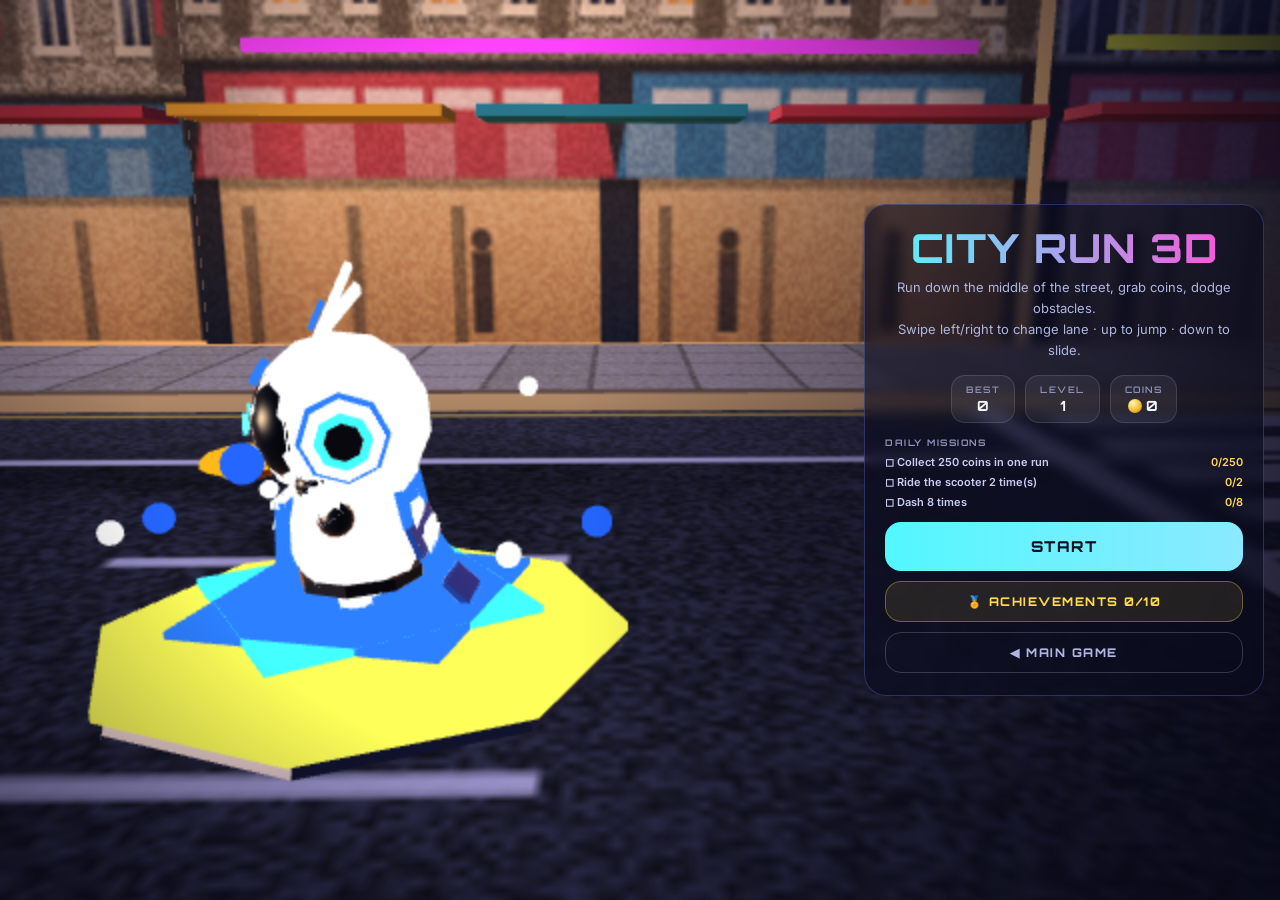
==== commit 08075c39: "Reapply "index.html opens the 3D game by default (WebGL), ?2d=1 keeps the classic 2D game" This reve" ====
--- a/index.html
+++ b/index.html
@@ -10,6 +10,17 @@
     <meta name="mobile-web-app-capable" content="yes" />
     <meta name="apple-mobile-web-app-capable" content="yes" />
     <title>ZUMARY Run</title>
+    <script>
+      /* 3D is the default experience; ?2d=1 keeps the classic 2D game, and devices without WebGL stay on 2D. */
+      (function () {
+        try {
+          if (/[?&]2d=1/.test(location.search)) return;
+          var c = document.createElement("canvas");
+          if (c.getContext("webgl") || c.getContext("experimental-webgl"))
+            location.replace("city3d.html");
+        } catch (e) {}
+      })();
+    </script>
     <link rel="preconnect" href="https://fonts.googleapis.com" />
     <link
       href="https://fonts.googleapis.com/css2?family=Orbitron:wght@500;700;800&family=Inter:wght@400;500;600;700&display=swap"
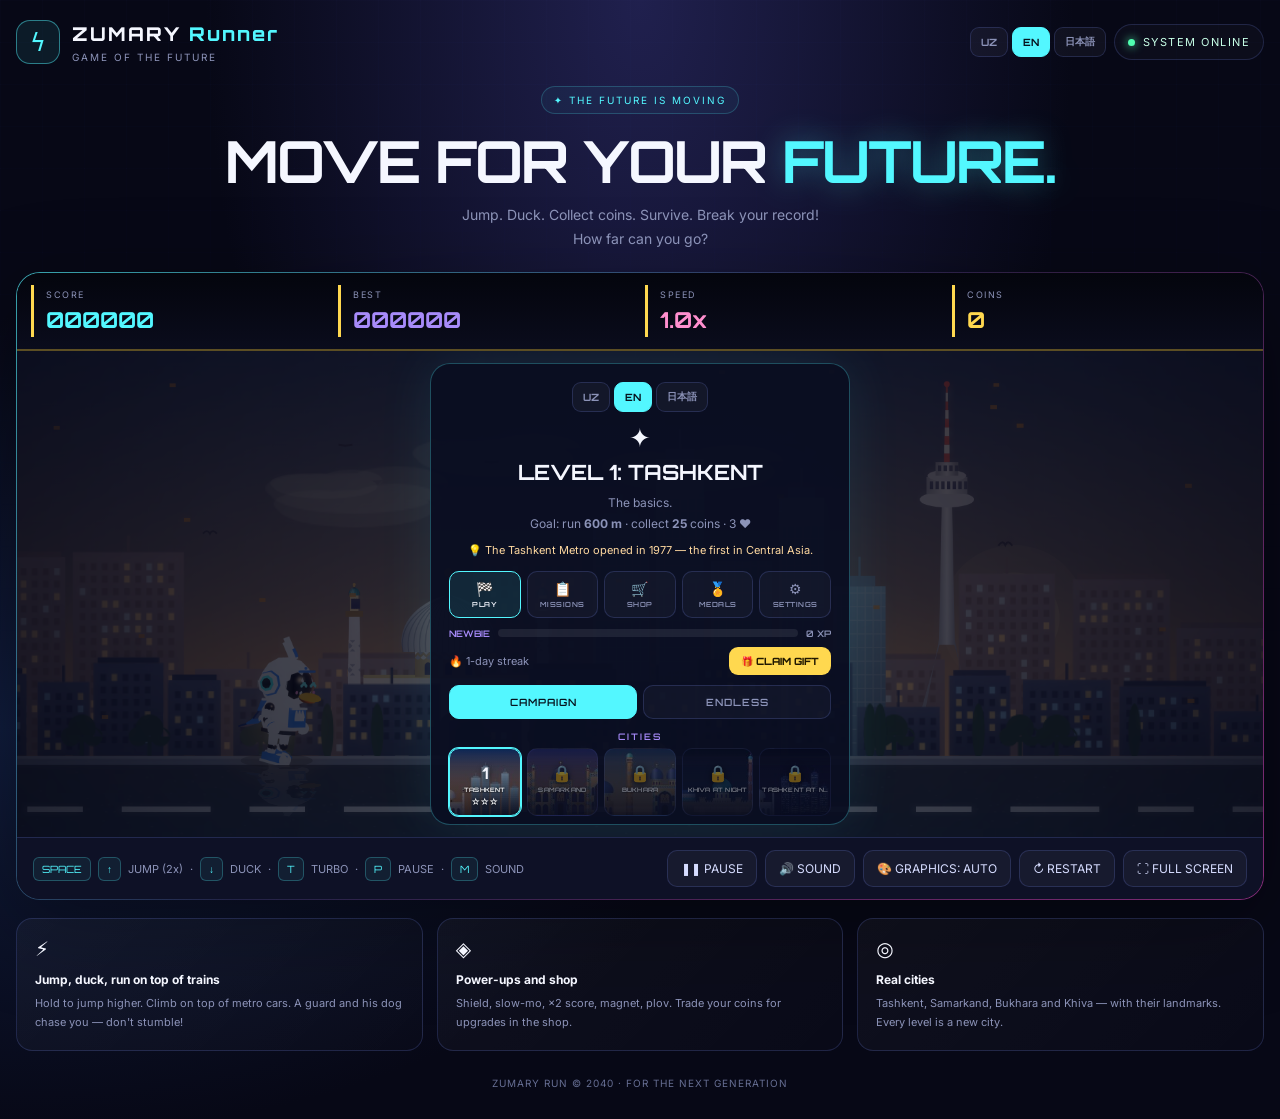
==== commit af8a662e: "Revert "Reapply "index.html opens the 3D game by default (WebGL), ?2d=1 keeps the classic 2D game"" " ====
--- a/index.html
+++ b/index.html
@@ -10,17 +10,6 @@
     <meta name="mobile-web-app-capable" content="yes" />
     <meta name="apple-mobile-web-app-capable" content="yes" />
     <title>ZUMARY Run</title>
-    <script>
-      /* 3D is the default experience; ?2d=1 keeps the classic 2D game, and devices without WebGL stay on 2D. */
-      (function () {
-        try {
-          if (/[?&]2d=1/.test(location.search)) return;
-          var c = document.createElement("canvas");
-          if (c.getContext("webgl") || c.getContext("experimental-webgl"))
-            location.replace("city3d.html");
-        } catch (e) {}
-      })();
-    </script>
     <link rel="preconnect" href="https://fonts.googleapis.com" />
     <link
       href="https://fonts.googleapis.com/css2?family=Orbitron:wght@500;700;800&family=Inter:wght@400;500;600;700&display=swap"
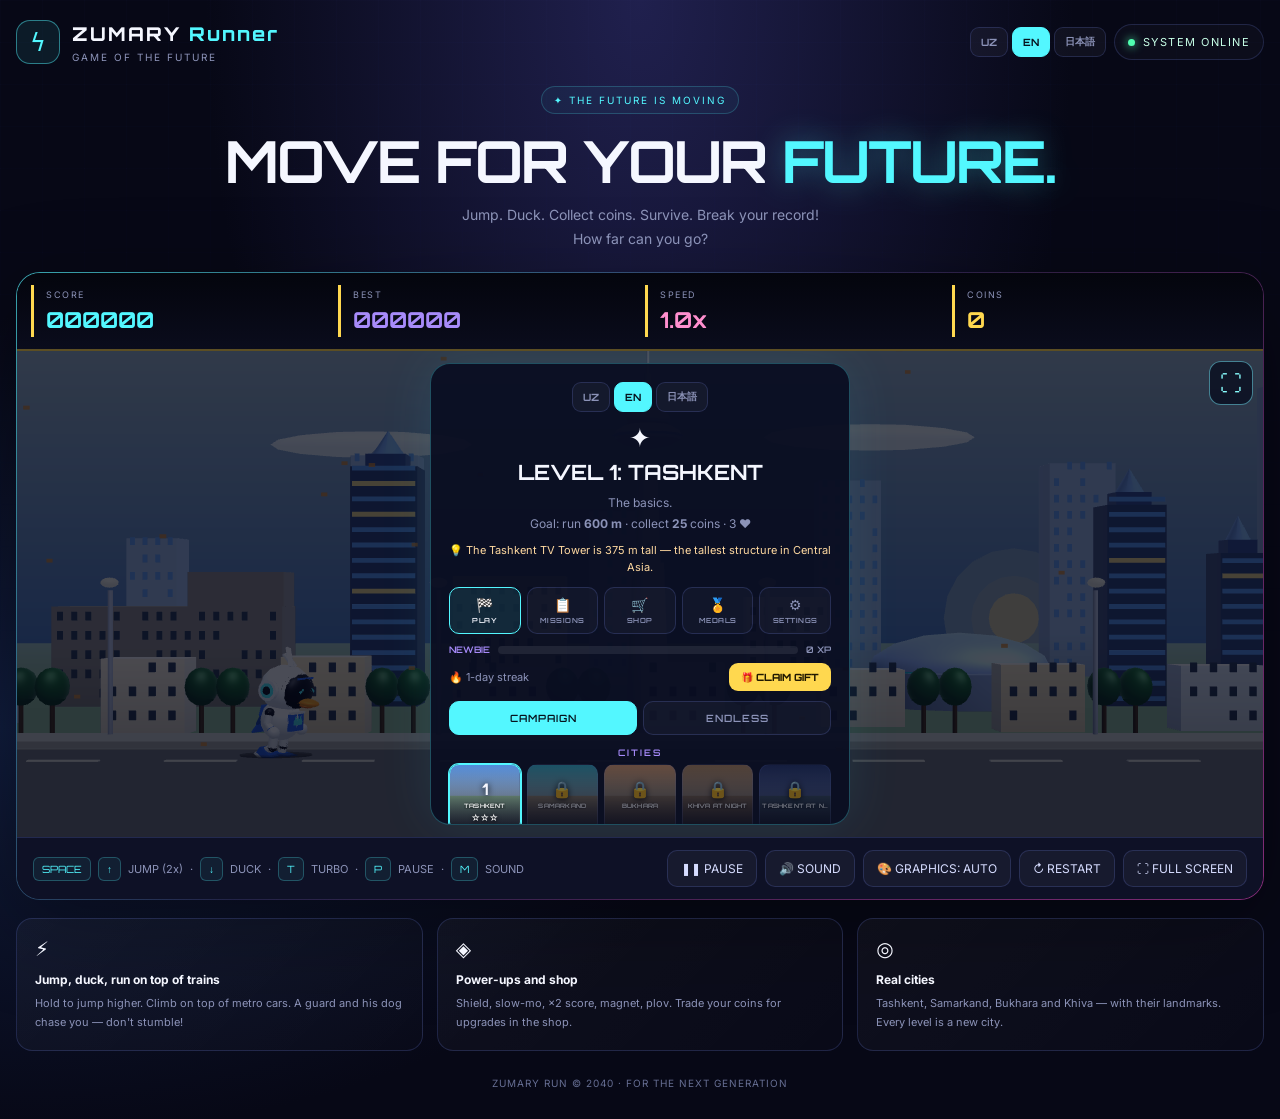
==== commit aff70e19: "3D only: remove the whole 2D world renderer and sprite/art dependencies, no automatic quality switch" ====
--- a/index.html
+++ b/index.html
@@ -199,17 +199,11 @@
       <footer class="bottom-note" data-i18n="foot"></footer>
     </main>
     <script src="./i18n.js"></script>
-    <script src="./art.js"></script>
-    <script src="./chars.js"></script>
-    <script src="./rig.js"></script>
-    <script src="./sprites.js"></script>
     <script>
       /* start the game only when every file it needs was loaded; otherwise say exactly which one is missing */
       (function () {
         var need = {
             "i18n.js": typeof I18N,
-            "art.js": typeof Art,
-            "chars.js": typeof Chars,
           },
           miss = [];
         for (var k in need) if (need[k] === "undefined") miss.push(k);
--- a/style.css
+++ b/style.css
@@ -959,8 +959,10 @@
     font-size: clamp(12px, 4vw, 17px);
   }
   .canvas-wrap {
-    height: auto;
-    aspect-ratio: 4/3;
+    /* taller play area on phones: the world is drawn bigger (see resize() in game.js) */
+    height: clamp(320px, 54vh, 560px);
+    height: clamp(320px, 54svh, 560px);
+    aspect-ratio: auto;
   }
   /* menu becomes a full-screen sheet so everything fits */
   .game-overlay {
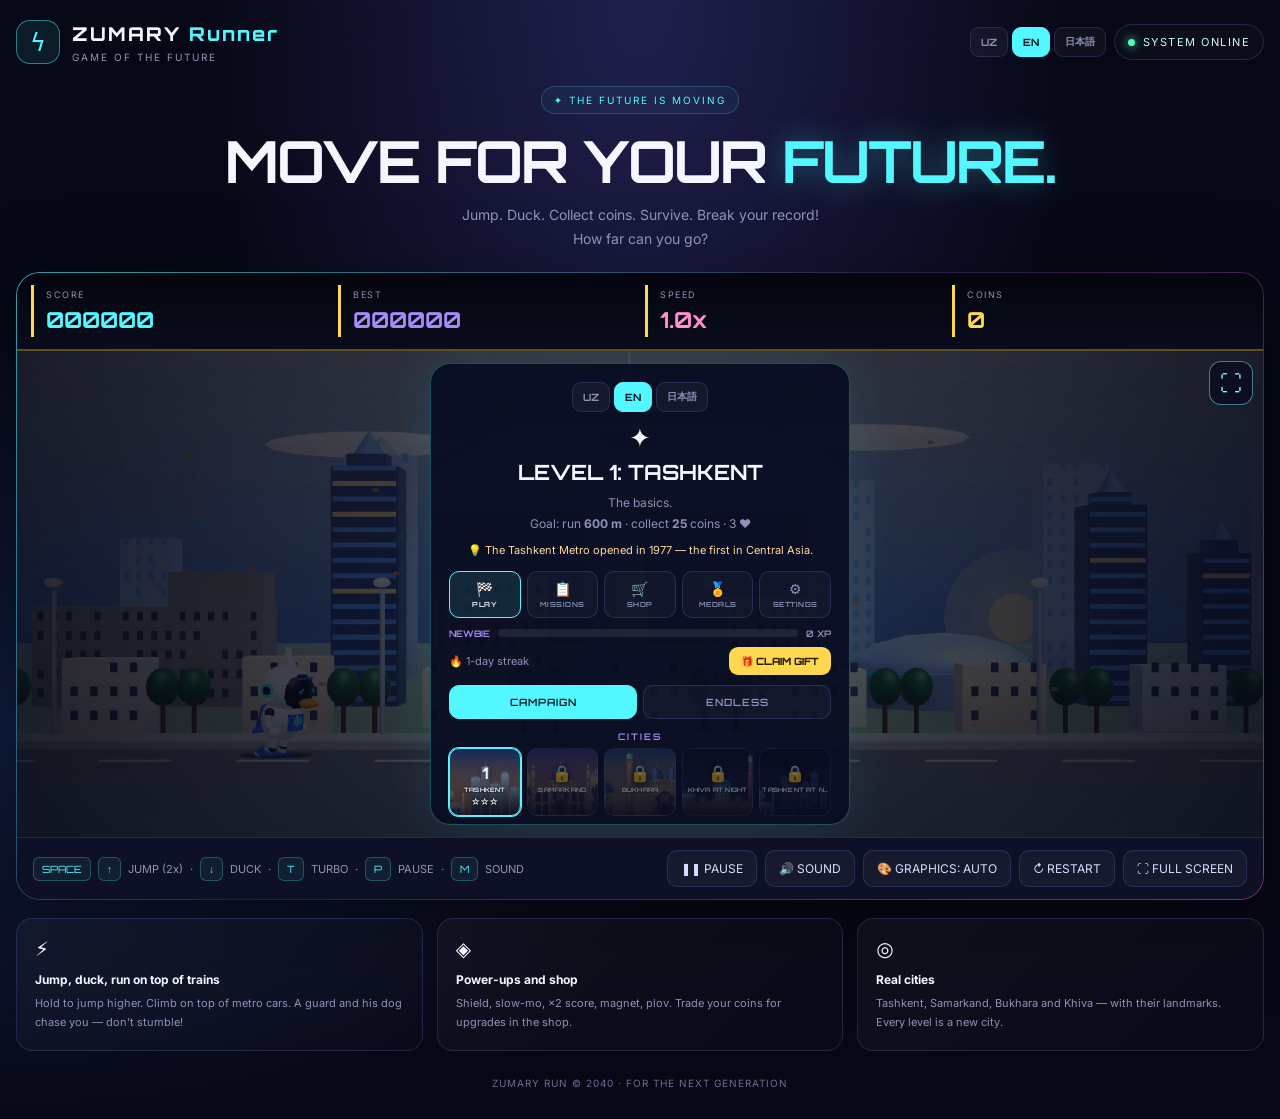
==== commit b76b4c7e: "Restore the 2D code (revert of the 3D-only removal) Co-Authored-By: Claude Sonnet 5.5 <noreply@anthr" ====
--- a/index.html
+++ b/index.html
@@ -199,11 +199,17 @@
       <footer class="bottom-note" data-i18n="foot"></footer>
     </main>
     <script src="./i18n.js"></script>
+    <script src="./art.js"></script>
+    <script src="./chars.js"></script>
+    <script src="./rig.js"></script>
+    <script src="./sprites.js"></script>
     <script>
       /* start the game only when every file it needs was loaded; otherwise say exactly which one is missing */
       (function () {
         var need = {
             "i18n.js": typeof I18N,
+            "art.js": typeof Art,
+            "chars.js": typeof Chars,
           },
           miss = [];
         for (var k in need) if (need[k] === "undefined") miss.push(k);
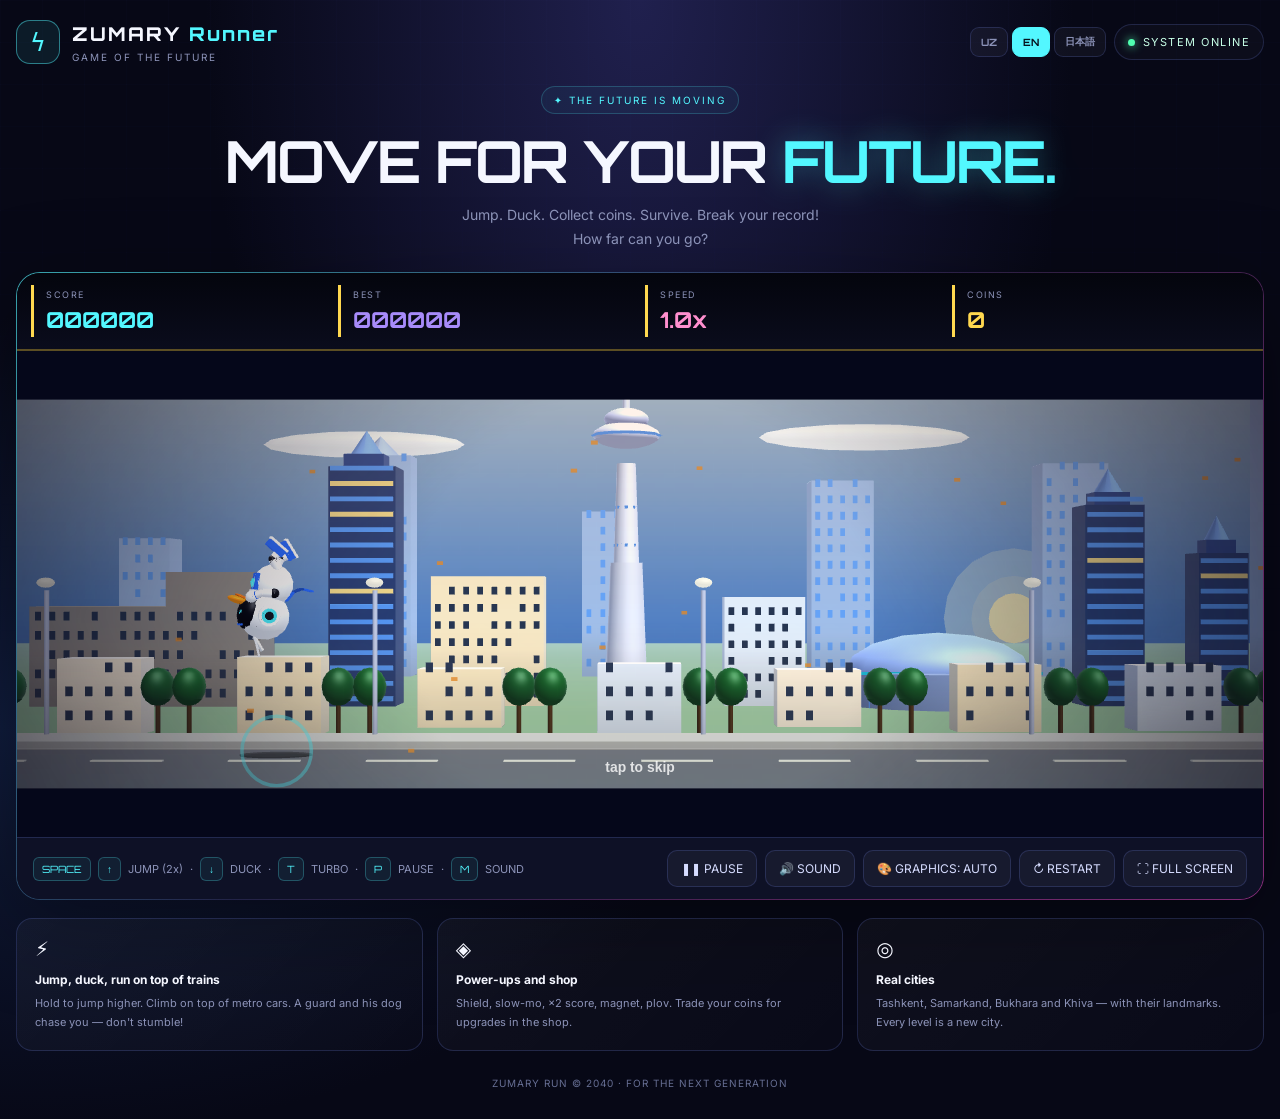
==== commit 36123e7b: "iOS/Android: 30 Hz power-saver aware adaptive quality, WebGL context recovery on return, iPhone full" ====
--- a/index.html
+++ b/index.html
@@ -9,6 +9,14 @@
     <meta name="theme-color" content="#070816" />
     <meta name="mobile-web-app-capable" content="yes" />
     <meta name="apple-mobile-web-app-capable" content="yes" />
+    <meta
+      name="apple-mobile-web-app-status-bar-style"
+      content="black-translucent"
+    />
+    <meta name="apple-mobile-web-app-title" content="ZUMARY Run" />
+    <meta name="format-detection" content="telephone=no" />
+    <link rel="manifest" href="manifest.webmanifest" />
+    <link rel="apple-touch-icon" href="assets/icon-192.png" />
     <title>ZUMARY Run</title>
     <link rel="preconnect" href="https://fonts.googleapis.com" />
     <link
--- a/style.css
+++ b/style.css
@@ -1657,3 +1657,163 @@
   color: var(--muted);
   border-color: var(--line);
 }
+
+/* city look picker (start screen + settings) */
+.lookbar {
+  margin: 0 0 10px;
+}
+.lookt {
+  font:
+    600 8px Orbitron,
+    sans-serif;
+  letter-spacing: 1px;
+  color: var(--muted);
+  margin-bottom: 5px;
+  text-align: left;
+}
+.lookrow {
+  display: flex;
+  gap: 5px;
+}
+.lookrow button,
+.lookchips button {
+  flex: 1;
+  min-width: 0;
+  padding: 6px 2px;
+  display: flex;
+  flex-direction: column;
+  align-items: center;
+  gap: 2px;
+  color: var(--muted);
+  background: rgba(255, 255, 255, 0.04);
+  border: 1px solid var(--line);
+  border-radius: 10px;
+  cursor: pointer;
+  touch-action: manipulation;
+}
+.lookrow button i,
+.lookchips button i {
+  font-style: normal;
+  font-size: 16px;
+  line-height: 1;
+}
+.lookrow button span,
+.lookchips button span {
+  font:
+    600 7px Orbitron,
+    sans-serif;
+  letter-spacing: 0.4px;
+}
+.lookrow button.on,
+.lookchips button.on {
+  color: var(--text);
+  border-color: var(--cyan);
+  background: rgba(83, 247, 255, 0.14);
+}
+.lookchips {
+  display: flex;
+  gap: 5px;
+  width: 100%;
+  margin-top: 6px;
+}
+.lookchips + small {
+  display: none;
+}
+
+/* ZAP button (drone strike) */
+.zapbtn {
+  position: absolute;
+  right: 10px;
+  bottom: 12px;
+  z-index: 6;
+  width: 58px;
+  height: 58px;
+  border-radius: 50%;
+  display: none;
+  flex-direction: column;
+  align-items: center;
+  justify-content: center;
+  gap: 0;
+  color: #cfeaff;
+  border: 2px solid rgba(83, 247, 255, 0.35);
+  background: conic-gradient(
+    rgba(83, 247, 255, 0.55) var(--c, 0%),
+    rgba(8, 12, 30, 0.7) 0
+  );
+  cursor: pointer;
+  touch-action: manipulation;
+  -webkit-tap-highlight-color: transparent;
+}
+.zapbtn.show {
+  display: flex;
+}
+.zapbtn i {
+  font-style: normal;
+  font-size: 18px;
+  line-height: 1;
+}
+.zapbtn span {
+  font:
+    700 8px Orbitron,
+    sans-serif;
+  letter-spacing: 0.6px;
+}
+.zapbtn.rdy {
+  border-color: #9ff;
+  box-shadow: 0 0 14px #53f7ff;
+  animation: zapPulse 0.8s infinite alternate;
+}
+@keyframes zapPulse {
+  to {
+    transform: scale(1.1);
+  }
+}
+.relalbum {
+  display: flex;
+  flex-direction: column;
+  gap: 6px;
+  margin-bottom: 10px;
+}
+.relrow {
+  display: grid;
+  grid-template-columns: 70px repeat(3, 1fr);
+  gap: 5px;
+  align-items: center;
+}
+.relrow b {
+  font:
+    700 8px Orbitron,
+    sans-serif;
+  color: var(--muted);
+  letter-spacing: 0.5px;
+  text-align: left;
+}
+.rel {
+  display: flex;
+  flex-direction: column;
+  align-items: center;
+  gap: 2px;
+  padding: 6px 2px;
+  border-radius: 10px;
+  border: 1px solid var(--line);
+  background: rgba(255, 255, 255, 0.03);
+  min-width: 0;
+}
+.rel i {
+  font-style: normal;
+  font-size: 20px;
+  opacity: 0.4;
+}
+.rel small {
+  font-size: 8px;
+  color: var(--muted);
+  text-align: center;
+  overflow-wrap: anywhere;
+}
+.rel.got {
+  border-color: #ffd84f;
+  background: rgba(255, 216, 79, 0.1);
+}
+.rel.got i {
+  opacity: 1;
+}
